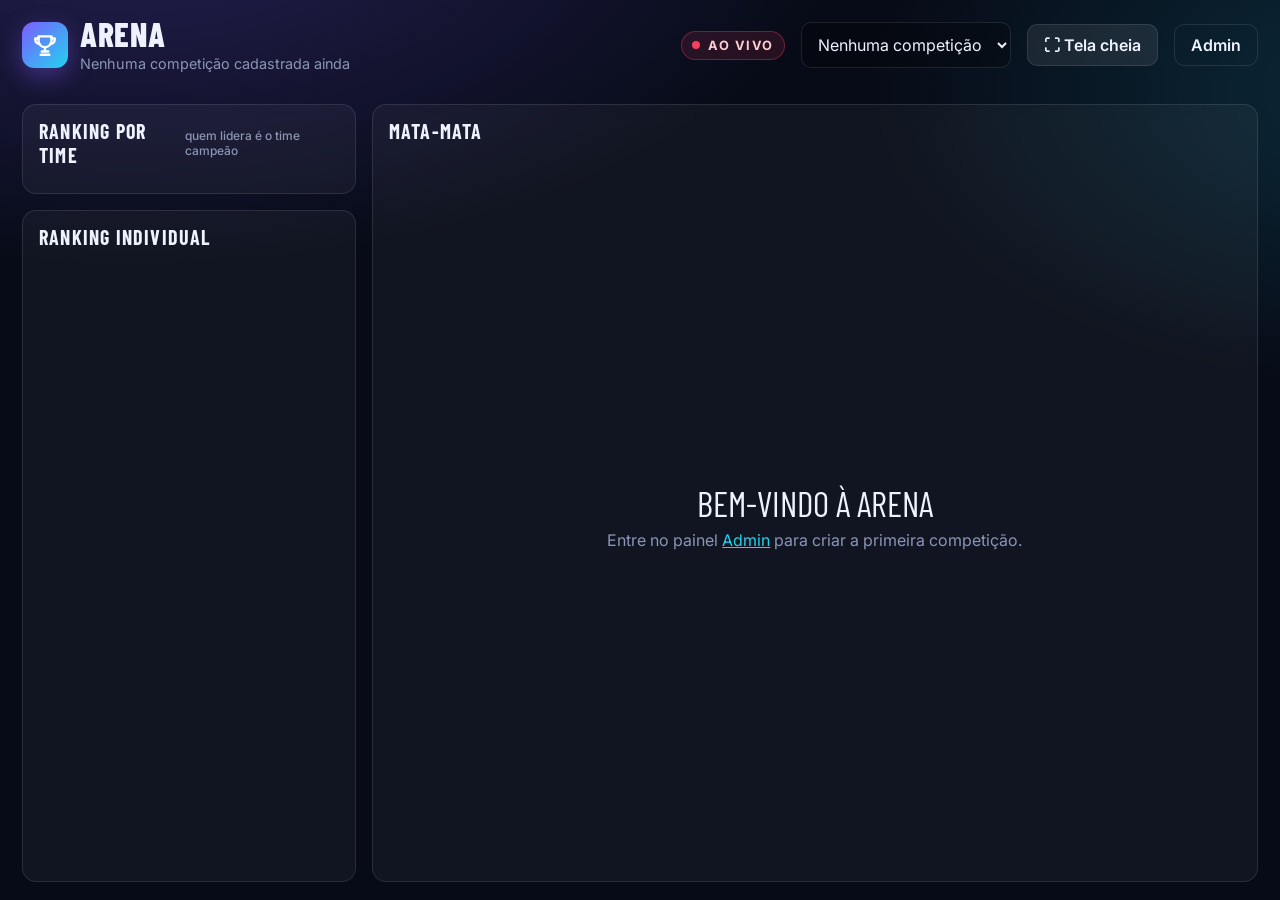
==== index.html @ d41fbb6a "Arena: sistema de competição mata-mata (telão + admin) Co-Authored-By: Claude Opus 5.5 <noreply@anth" ====
<!doctype html>
<html lang="pt-BR">
<head>
  <meta charset="utf-8">
  <meta name="viewport" content="width=device-width, initial-scale=1">
  <title>Arena · Telão da Competição</title>
  <link rel="preconnect" href="https://fonts.googleapis.com">
  <link rel="stylesheet" href="https://fonts.googleapis.com/css2?family=Barlow+Condensed:wght@600;700;800&family=Inter:wght@400;500;600;700;800&display=swap">
  <link rel="stylesheet" href="css/style.css">
  <link rel="icon" href="data:image/svg+xml,%3Csvg xmlns='http://www.w3.org/2000/svg' viewBox='0 0 100 100'%3E%3Ctext y='.9em' font-size='90'%3E%F0%9F%8F%86%3C/text%3E%3C/svg%3E">
  <script src="js/config.js"></script>
  <script>if (ARENA_CONFIG.supabaseUrl) document.write('<script src="https://cdn.jsdelivr.net/npm/@supabase/supabase-js@2"><\/script>');</script>
</head>
<body>
  <div class="screen">
    <header class="topbar">
      <div class="brand">
        <div class="brand-logo" id="logo"></div>
        <div>
          <div class="comp-title" id="compName">Arena</div>
          <div class="comp-sub" id="compSub">Carregando…</div>
        </div>
      </div>
      <div class="spacer"></div>
      <span class="live" id="liveBadge"><i></i><span>AO VIVO</span></span>
      <select class="input hide-fs" id="compSelect" style="width:auto;min-width:200px" aria-label="Competição"></select>
      <button class="btn hide-fs" id="fsBtn" title="Tela cheia (F)">⛶ Tela cheia</button>
      <a class="btn ghost hide-fs" href="admin.html">Admin</a>
    </header>

    <div id="champion"></div>

    <main class="grid" id="main">
      <section class="col">
        <div class="card teams-card">
          <div class="card-h">Ranking por time <small>quem lidera é o time campeão</small></div>
          <div class="team-list" id="teamList"></div>
        </div>
        <div class="card players-card">
          <div class="card-h">Ranking individual <small id="playersCount"></small></div>
          <div class="players-scroll" id="playersScroll"><table class="rank" id="playersTable"></table></div>
        </div>
      </section>
      <section class="card bracket-card">
        <div class="card-h">Mata-mata <small id="bracketInfo"></small></div>
        <div id="nextBattle"></div>
        <div class="bracket-viewport" id="viewport"></div>
      </section>
    </main>
  </div>

  <script src="js/engine.js"></script>
  <script src="js/store.js"></script>
  <script src="js/ui.js"></script>
  <script src="js/bracket-view.js"></script>
  <script src="js/public.js"></script>
</body>
</html>
---- css/style.css ----
/* ================== BASE ================== */
:root {
  --bg: #070b17;
  --bg2: #0d1428;
  --panel: rgba(255, 255, 255, 0.045);
  --panel-2: rgba(255, 255, 255, 0.08);
  --border: rgba(255, 255, 255, 0.10);
  --text: #eef2ff;
  --muted: #8b95b5;
  --line: rgba(148, 163, 255, 0.35);
  --accent: #7c5cff;
  --accent-2: #22d3ee;
  --gold: #fbbf24;
  --silver: #cbd5e1;
  --bronze: #f59e0b;
  --danger: #f43f5e;
  --ok: #22c55e;
  --radius: 14px;
  --font: 'Inter', system-ui, -apple-system, Segoe UI, Roboto, sans-serif;
  --display: 'Barlow Condensed', 'Inter', system-ui, sans-serif;
}
* { box-sizing: border-box; }
[hidden] { display: none !important; }
html, body { margin: 0; height: 100%; }
body {
  font-family: var(--font);
  color: var(--text);
  background:
    radial-gradient(1200px 600px at 10% -10%, rgba(124, 92, 255, 0.25), transparent 60%),
    radial-gradient(900px 500px at 110% 10%, rgba(34, 211, 238, 0.16), transparent 60%),
    var(--bg);
  -webkit-font-smoothing: antialiased;
}
button, input, select, textarea { font: inherit; color: inherit; }
a { color: var(--accent-2); }

/* ================== BOTÕES / FORMS ================== */
.btn {
  display: inline-flex; align-items: center; gap: 8px; justify-content: center;
  padding: 10px 16px; border-radius: 10px; border: 1px solid var(--border);
  background: var(--panel-2); color: var(--text); cursor: pointer; font-weight: 600;
  transition: transform .08s ease, background .2s ease, border-color .2s ease;
  text-decoration: none; white-space: nowrap;
}
.btn:hover { background: rgba(255, 255, 255, 0.13); }
.btn:active { transform: translateY(1px); }
.btn.primary { background: linear-gradient(135deg, var(--accent), #5b8cff); border-color: transparent; }
.btn.primary:hover { filter: brightness(1.1); }
.btn.big { padding: 14px 22px; font-size: 1.05rem; border-radius: 12px; }
.btn.danger { background: rgba(244, 63, 94, 0.14); border-color: rgba(244, 63, 94, 0.4); color: #fecdd3; }
.btn.ghost { background: transparent; }
.btn.sm { padding: 6px 10px; font-size: .85rem; border-radius: 8px; }
.btn:disabled { opacity: .45; cursor: not-allowed; }

.field { display: flex; flex-direction: column; gap: 6px; }
.field label { font-size: .8rem; color: var(--muted); font-weight: 600; letter-spacing: .02em; }
.input, select.input, textarea.input {
  width: 100%; padding: 11px 12px; border-radius: 10px; border: 1px solid var(--border);
  background: rgba(0, 0, 0, 0.25); outline: none;
}
.input:focus { border-color: var(--accent); box-shadow: 0 0 0 3px rgba(124, 92, 255, 0.25); }
select.input option { background: var(--bg2); }
textarea.input { min-height: 110px; resize: vertical; }

/* ================== TOAST ================== */
.toast-box { position: fixed; bottom: 20px; right: 20px; display: flex; flex-direction: column; gap: 8px; z-index: 999; }
.toast {
  padding: 12px 16px; border-radius: 10px; background: #111a33; border: 1px solid var(--border);
  box-shadow: 0 10px 30px rgba(0, 0, 0, .4); animation: tin .25s ease; max-width: 380px;
}
.toast.err { border-color: rgba(244, 63, 94, .5); }
.toast.ok { border-color: rgba(34, 197, 94, .5); }
@keyframes tin { from { opacity: 0; transform: translateY(8px); } }

/* ================== TELÃO ================== */
.screen { height: 100vh; display: flex; flex-direction: column; padding: 18px 22px; gap: 16px; overflow: hidden; }
.topbar { display: flex; align-items: center; gap: 16px; flex-wrap: wrap; }
.brand { display: flex; align-items: center; gap: 12px; }
.brand-logo {
  width: 46px; height: 46px; border-radius: 12px; display: grid; place-items: center;
  background: linear-gradient(135deg, var(--accent), var(--accent-2)); box-shadow: 0 8px 24px rgba(124, 92, 255, .4);
}
.brand-logo svg { width: 26px; height: 26px; color: #fff; }
.comp-title { font-family: var(--display); font-weight: 800; font-size: clamp(1.6rem, 2.6vw, 2.6rem); letter-spacing: .02em; line-height: 1; text-transform: uppercase; }
.comp-sub { color: var(--muted); font-size: .9rem; margin-top: 4px; }
.topbar .spacer { flex: 1; }
.live { display: inline-flex; align-items: center; gap: 8px; font-weight: 700; font-size: .8rem; letter-spacing: .12em; color: #fecdd3; background: rgba(244, 63, 94, .12); border: 1px solid rgba(244, 63, 94, .35); padding: 6px 10px; border-radius: 999px; }
.live i { width: 8px; height: 8px; border-radius: 50%; background: var(--danger); animation: pulse 1.4s infinite; }
.live.done { color: #fde68a; background: rgba(251, 191, 36, .12); border-color: rgba(251, 191, 36, .35); }
.live.done i { background: var(--gold); animation: none; }
@keyframes pulse { 50% { opacity: .3; } }
body.fs .hide-fs { display: none !important; }

.grid { flex: 1; min-height: 0; display: grid; grid-template-columns: minmax(320px, 27%) 1fr; gap: 16px; }
.col { min-height: 0; display: flex; flex-direction: column; gap: 16px; }
.card { background: var(--panel); border: 1px solid var(--border); border-radius: var(--radius); backdrop-filter: blur(6px); }
.card-h { display: flex; align-items: center; gap: 10px; padding: 14px 16px 8px; font-family: var(--display); font-size: 1.25rem; font-weight: 700; text-transform: uppercase; letter-spacing: .06em; }
.card-h small { font-family: var(--font); font-size: .75rem; color: var(--muted); font-weight: 500; letter-spacing: 0; text-transform: none; margin-left: auto; }

/* ranking de times */
.teams-card { flex: 0 0 auto; }
.team-list { padding: 4px 12px 14px; display: flex; flex-direction: column; gap: 8px; }
.team-row {
  position: relative; display: grid; grid-template-columns: 34px 1fr auto; align-items: center; gap: 10px;
  padding: 10px 12px; border-radius: 12px; background: rgba(255, 255, 255, .035); overflow: hidden;
  border: 1px solid transparent; transition: transform .4s ease;
}
.team-row::before { content: ''; position: absolute; inset: 0; width: var(--pct, 0%); background: linear-gradient(90deg, color-mix(in srgb, var(--tc) 35%, transparent), color-mix(in srgb, var(--tc) 8%, transparent)); transition: width .8s ease; }
.team-row > * { position: relative; }
.team-row.lead { border-color: color-mix(in srgb, var(--tc) 70%, transparent); box-shadow: 0 0 0 1px color-mix(in srgb, var(--tc) 30%, transparent), 0 8px 30px color-mix(in srgb, var(--tc) 25%, transparent); }
.t-pos { font-family: var(--display); font-weight: 800; font-size: 1.5rem; text-align: center; color: var(--muted); }
.team-row.lead .t-pos { color: var(--gold); }
.t-name { display: flex; align-items: center; gap: 8px; font-weight: 700; font-size: 1.05rem; min-width: 0; }
.t-name span.n { white-space: nowrap; overflow: hidden; text-overflow: ellipsis; }
.t-dot { width: 14px; height: 14px; border-radius: 4px; background: var(--tc); flex: 0 0 auto; box-shadow: 0 0 12px var(--tc); }
.t-meta { font-size: .75rem; color: var(--muted); margin-top: 2px; }
.t-pts { font-family: var(--display); font-weight: 800; font-size: 2rem; line-height: 1; text-align: right; }
.t-pts small { display: block; font-family: var(--font); font-size: .65rem; font-weight: 600; color: var(--muted); letter-spacing: .1em; }

/* ranking individual */
.players-card { flex: 1; min-height: 0; display: flex; flex-direction: column; }
.players-scroll { flex: 1; min-height: 0; overflow: auto; padding: 0 8px 10px; scrollbar-width: thin; }
table.rank { width: 100%; border-collapse: collapse; font-size: .92rem; }
table.rank th { position: sticky; top: 0; background: #0e1530; color: var(--muted); font-weight: 600; font-size: .7rem; text-transform: uppercase; letter-spacing: .08em; text-align: left; padding: 8px 6px; z-index: 1; }
table.rank td { padding: 8px 6px; border-top: 1px solid rgba(255, 255, 255, .05); }
table.rank td.num, table.rank th.num { text-align: center; width: 34px; }
table.rank td.pts { font-family: var(--display); font-weight: 800; font-size: 1.15rem; text-align: right; }
table.rank tr.out td { opacity: .5; }
.p-name { display: flex; align-items: center; gap: 8px; font-weight: 600; }
.p-name .t-dot { width: 10px; height: 10px; border-radius: 3px; }
.p-status { font-size: .72rem; color: var(--muted); }
.medal { display: inline-grid; place-items: center; width: 24px; height: 24px; border-radius: 50%; font-size: .75rem; font-weight: 800; color: #111; }
.medal.m1 { background: var(--gold); } .medal.m2 { background: var(--silver); } .medal.m3 { background: var(--bronze); }

/* painel da árvore */
.bracket-card { min-height: 0; display: flex; flex-direction: column; overflow: hidden; }
.next-battle {
  margin: 4px 16px 0; display: flex; align-items: center; gap: 14px; justify-content: center;
  padding: 10px 14px; border-radius: 12px; background: linear-gradient(90deg, rgba(124, 92, 255, .18), rgba(34, 211, 238, .12));
  border: 1px solid rgba(124, 92, 255, .4); font-weight: 700;
}
.next-battle .lbl { font-size: .72rem; letter-spacing: .14em; color: var(--accent-2); text-transform: uppercase; }
.next-battle .who { display: flex; align-items: center; gap: 8px; font-size: 1.15rem; }
.next-battle .vs { font-family: var(--display); font-size: 1.5rem; color: var(--gold); }
.bracket-viewport { flex: 1; min-height: 0; position: relative; overflow: hidden; }
.bracket-viewport .bracket { position: absolute; left: 50%; top: 50%; transform-origin: center center; }

.empty-state { height: 100%; display: grid; place-items: center; text-align: center; color: var(--muted); padding: 30px; }
.empty-state .big { font-family: var(--display); font-size: 2.2rem; color: var(--text); text-transform: uppercase; margin-bottom: 6px; }

/* banner campeão */
.champion-banner {
  display: flex; align-items: center; gap: 18px; padding: 14px 20px; border-radius: var(--radius);
  background: linear-gradient(110deg, color-mix(in srgb, var(--tc) 85%, #000), color-mix(in srgb, var(--tc) 45%, #000));
  color: var(--fg); box-shadow: 0 12px 50px color-mix(in srgb, var(--tc) 45%, transparent); animation: glow 2.4s ease-in-out infinite alternate;
}
@keyframes glow { to { box-shadow: 0 12px 70px color-mix(in srgb, var(--tc) 70%, transparent); } }
.champion-banner .cup { width: 52px; height: 52px; color: var(--gold); filter: drop-shadow(0 0 12px rgba(251, 191, 36, .7)); }
.champion-banner .lbl { font-size: .78rem; letter-spacing: .2em; text-transform: uppercase; opacity: .85; font-weight: 700; }
.champion-banner .nm { font-family: var(--display); font-weight: 800; font-size: clamp(1.8rem, 3vw, 3rem); line-height: 1; text-transform: uppercase; }
.podium { margin-left: auto; display: flex; gap: 14px; }
.podium div { text-align: center; font-weight: 700; font-size: .9rem; }
.podium div b { display: block; font-size: .7rem; letter-spacing: .1em; opacity: .8; }

/* ================== ÁRVORE ================== */
.bracket { --gap: 22px; --mw: 210px; display: flex; align-items: stretch; width: max-content; }
.side { display: flex; align-items: stretch; }
.round { display: flex; flex-direction: column; }
.round-title {
  height: 34px; display: flex; align-items: center; justify-content: center; font-family: var(--display);
  font-weight: 700; font-size: .95rem; letter-spacing: .12em; text-transform: uppercase; color: var(--muted); white-space: nowrap;
}
.round-title.gold { color: var(--gold); font-size: 1.15rem; }
.round-title.small { height: auto; font-size: .8rem; margin-bottom: 6px; color: var(--bronze); }
.round-body { flex: 1; display: flex; flex-direction: column; min-height: 440px; }
.slot { position: relative; flex: 1; display: flex; align-items: center; padding: 6px var(--gap); }

/* conectores: metade esquerda */
.left .slot.in::before { content: ''; position: absolute; left: 0; top: 50%; width: var(--gap); border-top: 2px solid var(--line); }
.left .slot.out-top::after { content: ''; position: absolute; right: 0; top: 50%; height: 50%; width: var(--gap); border-top: 2px solid var(--line); border-right: 2px solid var(--line); border-top-right-radius: 8px; }
.left .slot.out-bottom::after { content: ''; position: absolute; right: 0; top: 0; height: calc(50% + 2px); width: var(--gap); border-bottom: 2px solid var(--line); border-right: 2px solid var(--line); border-bottom-right-radius: 8px; }
.left .slot.out-straight::after { content: ''; position: absolute; right: 0; top: 50%; width: var(--gap); border-top: 2px solid var(--line); }
/* metade direita (espelhada) */
.right .slot.in::before { content: ''; position: absolute; right: 0; top: 50%; width: var(--gap); border-top: 2px solid var(--line); }
.right .slot.out-top::after { content: ''; position: absolute; left: 0; top: 50%; height: 50%; width: var(--gap); border-top: 2px solid var(--line); border-left: 2px solid var(--line); border-top-left-radius: 8px; }
.right .slot.out-bottom::after { content: ''; position: absolute; left: 0; top: 0; height: calc(50% + 2px); width: var(--gap); border-bottom: 2px solid var(--line); border-left: 2px solid var(--line); border-bottom-left-radius: 8px; }
.right .slot.out-straight::after { content: ''; position: absolute; left: 0; top: 50%; width: var(--gap); border-top: 2px solid var(--line); }
/* final */
.center .final-wrap { position: relative; flex: 1; display: flex; align-items: center; }
.center .slot.fin { flex: 0 0 auto; width: 100%; padding: 6px var(--gap); }
.center.has-sides .slot.fin::before { content: ''; position: absolute; left: 0; top: 50%; width: var(--gap); border-top: 2px solid var(--gold); }
.center.has-sides .slot.fin::after { content: ''; position: absolute; right: 0; top: 50%; width: var(--gap); border-top: 2px solid var(--gold); }
.trophy { position: absolute; left: 0; right: 0; bottom: calc(50% + 64px); display: flex; flex-direction: column; align-items: center; gap: 4px; color: rgba(251, 191, 36, .35); }
.trophy svg { width: 54px; height: 54px; }
.trophy.won { color: var(--gold); filter: drop-shadow(0 0 16px rgba(251, 191, 36, .8)); }
.champ-name { font-family: var(--display); font-weight: 800; font-size: 1.35rem; text-transform: uppercase; color: #fff; background: var(--tc); padding: 2px 12px; border-radius: 8px; white-space: nowrap; }
.third-wrap { position: absolute; left: var(--gap); right: var(--gap); top: calc(50% + 70px); }

/* card do confronto */
.match {
  width: var(--mw); border-radius: 11px; overflow: hidden; background: #0f1731;
  border: 1px solid var(--border); box-shadow: 0 6px 18px rgba(0, 0, 0, .35);
}
.match.final-match { border-color: rgba(251, 191, 36, .55); box-shadow: 0 0 0 1px rgba(251, 191, 36, .25), 0 10px 30px rgba(251, 191, 36, .15); }
.match.third-match { border-color: rgba(245, 158, 11, .4); }
.match.is-next { border-color: var(--accent-2); animation: nextglow 1.6s ease-in-out infinite; }
@keyframes nextglow { 50% { box-shadow: 0 0 0 3px rgba(34, 211, 238, .35), 0 0 28px rgba(34, 211, 238, .35); } }
.pr { position: relative; display: flex; align-items: center; gap: 8px; height: 36px; padding: 0 10px 0 0; font-size: .9rem; }
.pr + .pr { border-top: 1px solid rgba(255, 255, 255, .06); }
.pr-bar { width: 5px; align-self: stretch; background: var(--tc, #334155); flex: 0 0 auto; }
.pr-name { font-weight: 700; flex: 1; min-width: 0; white-space: nowrap; overflow: hidden; text-overflow: ellipsis; }
.pr-team { font-size: .68rem; color: var(--muted); max-width: 70px; white-space: nowrap; overflow: hidden; text-overflow: ellipsis; }
.pr-check { color: var(--ok); font-weight: 900; }
.pr.empty .pr-name { color: var(--muted); font-weight: 500; font-style: italic; }
.pr.empty .pr-bar { background: transparent; }
.pr.bye-note .pr-name { color: var(--accent-2); font-size: .75rem; letter-spacing: .04em; }
.pr.win { background: linear-gradient(90deg, color-mix(in srgb, var(--tc) 32%, transparent), transparent); }
.pr.lose { opacity: .42; }
.pr.lose .pr-name { text-decoration: line-through; text-decoration-color: rgba(255, 255, 255, .35); }
.pr.clickable { cursor: pointer; }
.pr.clickable:hover { background: color-mix(in srgb, var(--tc) 22%, transparent); opacity: 1; }
.pr.clickable:focus-visible { outline: 2px solid var(--accent-2); outline-offset: -2px; }

/* ================== ADMIN ================== */
.admin { max-width: 1280px; margin: 0 auto; padding: 22px; }
.admin-top { display: flex; align-items: center; gap: 12px; flex-wrap: wrap; margin-bottom: 18px; }
.admin-top .brand h1 { margin: 0; font-family: var(--display); font-size: 1.8rem; text-transform: uppercase; letter-spacing: .04em; }
.admin-top .spacer { flex: 1; }
.tabs { display: flex; gap: 6px; flex-wrap: wrap; margin-bottom: 16px; border-bottom: 1px solid var(--border); }
.tab { padding: 10px 14px; border: none; background: none; cursor: pointer; color: var(--muted); font-weight: 600; border-bottom: 2px solid transparent; margin-bottom: -1px; }
.tab.active { color: var(--text); border-bottom-color: var(--accent); }
.tab .count { display: inline-block; min-width: 20px; padding: 0 6px; margin-left: 6px; border-radius: 999px; background: var(--panel-2); font-size: .75rem; }
.pane { display: none; }
.pane.active { display: block; animation: tin .2s ease; }
.section { padding: 18px; }
.section h2 { margin: 0 0 4px; font-size: 1.15rem; }
.section p.hint { margin: 0 0 14px; color: var(--muted); font-size: .9rem; }
.form-grid { display: grid; grid-template-columns: repeat(auto-fit, minmax(180px, 1fr)); gap: 12px; align-items: end; }
.two { display: grid; grid-template-columns: minmax(300px, 380px) 1fr; gap: 16px; align-items: start; }
@media (max-width: 860px) { .two { grid-template-columns: 1fr; } .grid { grid-template-columns: 1fr; } .screen { height: auto; overflow: visible; } }
.list { display: flex; flex-direction: column; gap: 8px; }
.item { display: flex; align-items: center; gap: 10px; padding: 10px 12px; border-radius: 10px; background: rgba(255, 255, 255, .035); border: 1px solid var(--border); }
.item .grow { flex: 1; min-width: 0; }
.item .sub { font-size: .8rem; color: var(--muted); }
.swatches { display: flex; gap: 6px; flex-wrap: wrap; margin-top: 6px; }
.swatch { width: 26px; height: 26px; border-radius: 7px; border: 2px solid transparent; cursor: pointer; }
.swatch.sel { border-color: #fff; }
input[type=color].input { padding: 4px; height: 44px; cursor: pointer; }
.team-group { margin-bottom: 14px; }
.team-group-h { display: flex; align-items: center; gap: 8px; font-weight: 700; margin: 6px 0 8px; }
.chips { display: flex; flex-wrap: wrap; gap: 8px; }
.chip { display: inline-flex; align-items: center; gap: 6px; padding: 6px 6px 6px 10px; border-radius: 999px; background: rgba(255, 255, 255, .05); border: 1px solid var(--border); font-size: .9rem; }
.chip select { background: transparent; border: none; color: var(--muted); font-size: .8rem; cursor: pointer; max-width: 120px; }
.chip select option { background: var(--bg2); }
.chip button { border: none; background: rgba(244, 63, 94, .15); color: #fecdd3; width: 22px; height: 22px; border-radius: 50%; cursor: pointer; line-height: 1; }
.stats { display: flex; gap: 10px; flex-wrap: wrap; margin-bottom: 14px; }
.stat { padding: 10px 14px; border-radius: 10px; background: rgba(255, 255, 255, .04); border: 1px solid var(--border); }
.stat b { display: block; font-family: var(--display); font-size: 1.6rem; line-height: 1; }
.stat span { font-size: .75rem; color: var(--muted); }
.warn { padding: 12px 14px; border-radius: 10px; background: rgba(251, 191, 36, .1); border: 1px solid rgba(251, 191, 36, .35); color: #fde68a; margin-bottom: 14px; font-size: .92rem; }
.actions { display: flex; gap: 10px; flex-wrap: wrap; align-items: center; margin-bottom: 14px; }
.admin-bracket { overflow: auto; padding: 10px 0 20px; border-radius: var(--radius); }
.admin-bracket .bracket { margin: 0 auto; }
.check { display: flex; gap: 8px; align-items: center; font-size: .9rem; cursor: pointer; }
.check input { width: 18px; height: 18px; accent-color: var(--accent); }

.login-wrap { min-height: 100vh; display: grid; place-items: center; padding: 20px; }
.login { width: 100%; max-width: 400px; padding: 28px; }
.login h1 { font-family: var(--display); text-transform: uppercase; margin: 14px 0 4px; font-size: 2rem; }
.login p { color: var(--muted); margin: 0 0 18px; font-size: .92rem; }
.login form { display: flex; flex-direction: column; gap: 12px; }
.badge { display: inline-block; padding: 3px 8px; border-radius: 6px; font-size: .72rem; font-weight: 700; letter-spacing: .06em; background: var(--panel-2); color: var(--muted); }
.badge.on { background: rgba(34, 197, 94, .15); color: #bbf7d0; }
.modal-bg { position: fixed; inset: 0; background: rgba(0, 0, 0, .6); display: grid; place-items: center; z-index: 900; padding: 20px; }
.modal { width: 100%; max-width: 440px; padding: 22px; background: #0f1731; }
.modal h3 { margin: 0 0 8px; }
.modal p { color: var(--muted); margin: 0 0 16px; }
.modal .actions { justify-content: flex-end; margin: 0; }
.round.center { width: calc(var(--mw) + 2 * var(--gap)); }
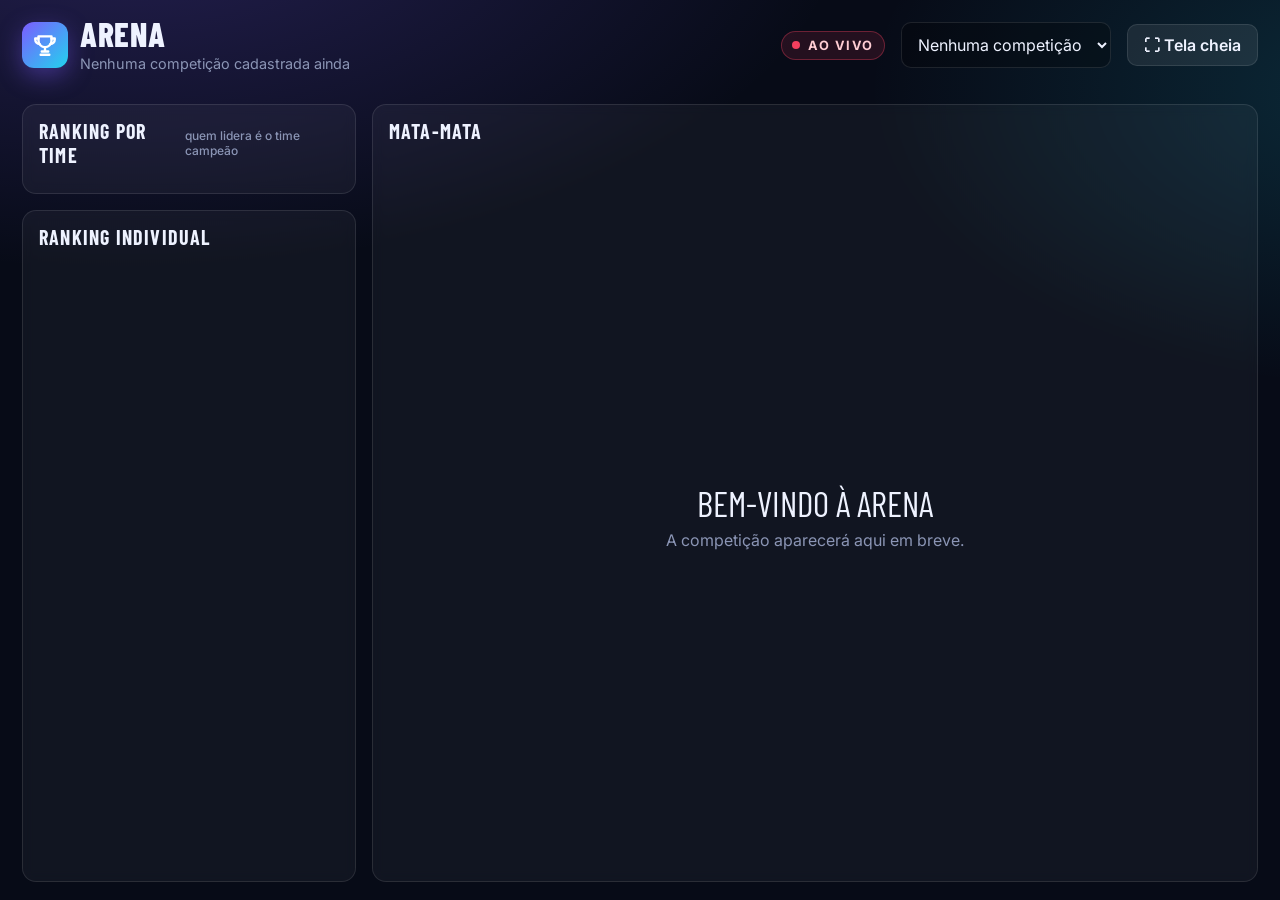
==== commit c0fda21c: "Telão: remove botão e link de acesso ao admin Co-Authored-By: Claude Opus 5.5 <noreply@anthropic.com" ====
--- a/index.html
+++ b/index.html
@@ -25,7 +25,6 @@
       <span class="live" id="liveBadge"><i></i><span>AO VIVO</span></span>
       <select class="input hide-fs" id="compSelect" style="width:auto;min-width:200px" aria-label="Competição"></select>
       <button class="btn hide-fs" id="fsBtn" title="Tela cheia (F)">⛶ Tela cheia</button>
-      <a class="btn ghost hide-fs" href="admin.html">Admin</a>
     </header>
 
     <div id="champion"></div>
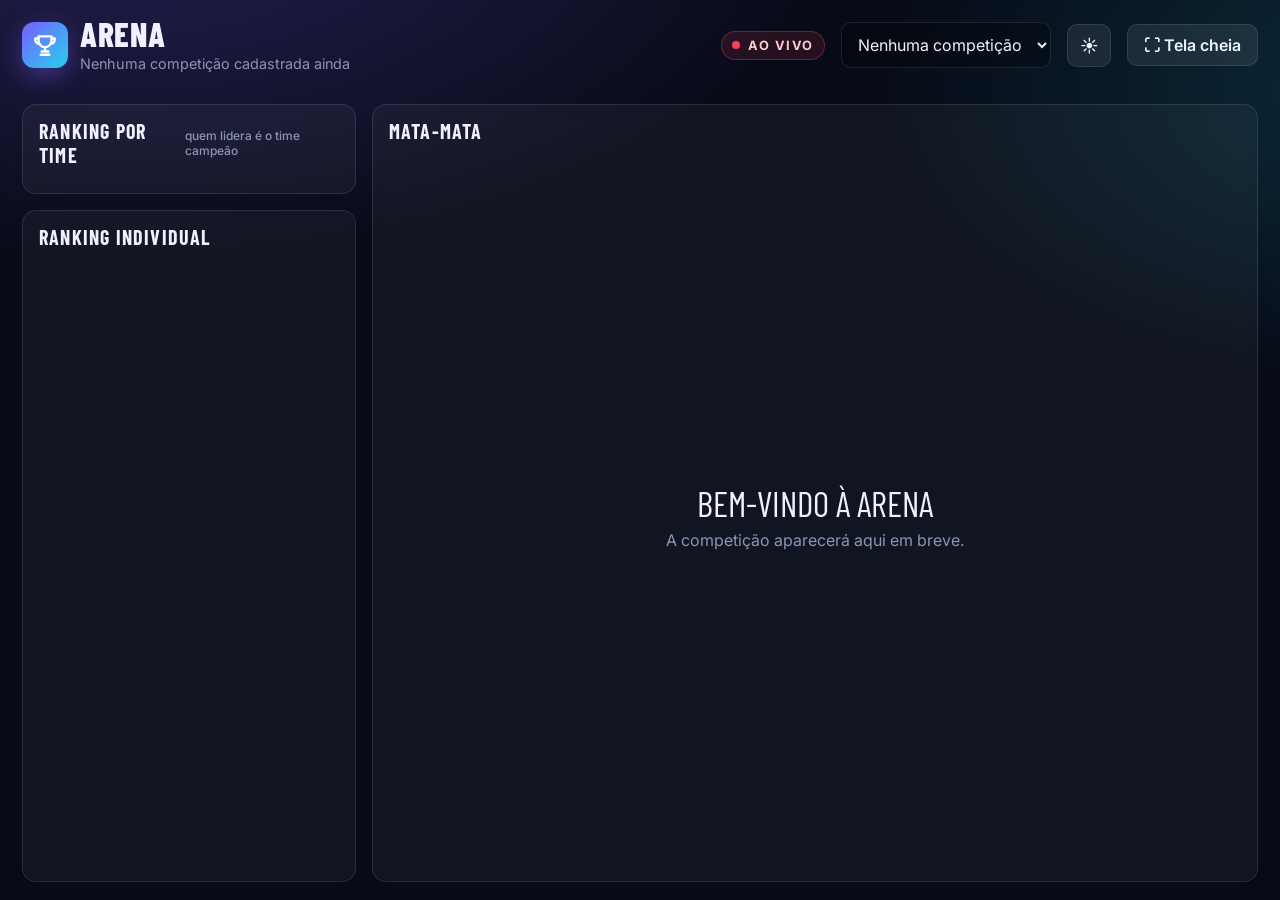
==== commit 482ccab6: "Tema claro e escuro com troca e preferência salva Botão ☀️/🌙 no telão, no admin e na tela de login; " ====
--- a/index.html
+++ b/index.html
@@ -8,6 +8,7 @@
   <link rel="stylesheet" href="https://fonts.googleapis.com/css2?family=Barlow+Condensed:wght@600;700;800&family=Inter:wght@400;500;600;700;800&display=swap">
   <link rel="stylesheet" href="css/style.css">
   <link rel="icon" href="data:image/svg+xml,%3Csvg xmlns='http://www.w3.org/2000/svg' viewBox='0 0 100 100'%3E%3Ctext y='.9em' font-size='90'%3E%F0%9F%8F%86%3C/text%3E%3C/svg%3E">
+  <script src="js/theme.js"></script>
   <script src="js/config.js"></script>
   <script>if (ARENA_CONFIG.supabaseUrl) document.write('<script src="https://cdn.jsdelivr.net/npm/@supabase/supabase-js@2"><\/script>');</script>
 </head>
@@ -24,6 +25,7 @@
       <div class="spacer"></div>
       <span class="live" id="liveBadge"><i></i><span>AO VIVO</span></span>
       <select class="input hide-fs" id="compSelect" style="width:auto;min-width:200px" aria-label="Competição"></select>
+      <button class="btn theme-btn hide-fs" data-theme-toggle type="button">☀️</button>
       <button class="btn hide-fs" id="fsBtn" title="Tela cheia (F)">⛶ Tela cheia</button>
     </header>
 
--- a/css/style.css
+++ b/css/style.css
@@ -17,6 +17,17 @@
   --ok: #22c55e;
   --radius: 14px;
   --font: 'Inter', system-ui, -apple-system, Segoe UI, Roboto, sans-serif;
+  --surface: #0f1731;
+  --tint: rgba(255, 255, 255, 0.04);
+  --hover: rgba(255, 255, 255, 0.13);
+  --input-bg: rgba(0, 0, 0, 0.25);
+  --divider: rgba(255, 255, 255, 0.06);
+  --danger-text: #fecdd3;
+  --gold-text: #fde68a;
+  --ok-text: #bbf7d0;
+  --glow-a: rgba(124, 92, 255, 0.25);
+  --glow-b: rgba(34, 211, 238, 0.16);
+  color-scheme: dark;
   --display: 'Barlow Condensed', 'Inter', system-ui, sans-serif;
 }
 * { box-sizing: border-box; }
@@ -26,8 +37,8 @@
   font-family: var(--font);
   color: var(--text);
   background:
-    radial-gradient(1200px 600px at 10% -10%, rgba(124, 92, 255, 0.25), transparent 60%),
-    radial-gradient(900px 500px at 110% 10%, rgba(34, 211, 238, 0.16), transparent 60%),
+    radial-gradient(1200px 600px at 10% -10%, var(--glow-a), transparent 60%),
+    radial-gradient(900px 500px at 110% 10%, var(--glow-b), transparent 60%),
     var(--bg);
   -webkit-font-smoothing: antialiased;
 }
@@ -42,12 +53,12 @@
   transition: transform .08s ease, background .2s ease, border-color .2s ease;
   text-decoration: none; white-space: nowrap;
 }
-.btn:hover { background: rgba(255, 255, 255, 0.13); }
+.btn:hover { background: var(--hover); }
 .btn:active { transform: translateY(1px); }
 .btn.primary { background: linear-gradient(135deg, var(--accent), #5b8cff); border-color: transparent; }
 .btn.primary:hover { filter: brightness(1.1); }
 .btn.big { padding: 14px 22px; font-size: 1.05rem; border-radius: 12px; }
-.btn.danger { background: rgba(244, 63, 94, 0.14); border-color: rgba(244, 63, 94, 0.4); color: #fecdd3; }
+.btn.danger { background: rgba(244, 63, 94, 0.14); border-color: rgba(244, 63, 94, 0.4); color: var(--danger-text); }
 .btn.ghost { background: transparent; }
 .btn.sm { padding: 6px 10px; font-size: .85rem; border-radius: 8px; }
 .btn:disabled { opacity: .45; cursor: not-allowed; }
@@ -56,16 +67,16 @@
 .field label { font-size: .8rem; color: var(--muted); font-weight: 600; letter-spacing: .02em; }
 .input, select.input, textarea.input {
   width: 100%; padding: 11px 12px; border-radius: 10px; border: 1px solid var(--border);
-  background: rgba(0, 0, 0, 0.25); outline: none;
+  background: var(--input-bg); outline: none;
 }
 .input:focus { border-color: var(--accent); box-shadow: 0 0 0 3px rgba(124, 92, 255, 0.25); }
-select.input option { background: var(--bg2); }
+select.input option { background: var(--surface); color: var(--text); }
 textarea.input { min-height: 110px; resize: vertical; }
 
 /* ================== TOAST ================== */
 .toast-box { position: fixed; bottom: 20px; right: 20px; display: flex; flex-direction: column; gap: 8px; z-index: 999; }
 .toast {
-  padding: 12px 16px; border-radius: 10px; background: #111a33; border: 1px solid var(--border);
+  padding: 12px 16px; border-radius: 10px; background: var(--surface); border: 1px solid var(--border);
   box-shadow: 0 10px 30px rgba(0, 0, 0, .4); animation: tin .25s ease; max-width: 380px;
 }
 .toast.err { border-color: rgba(244, 63, 94, .5); }
@@ -84,9 +95,9 @@
 .comp-title { font-family: var(--display); font-weight: 800; font-size: clamp(1.6rem, 2.6vw, 2.6rem); letter-spacing: .02em; line-height: 1; text-transform: uppercase; }
 .comp-sub { color: var(--muted); font-size: .9rem; margin-top: 4px; }
 .topbar .spacer { flex: 1; }
-.live { display: inline-flex; align-items: center; gap: 8px; font-weight: 700; font-size: .8rem; letter-spacing: .12em; color: #fecdd3; background: rgba(244, 63, 94, .12); border: 1px solid rgba(244, 63, 94, .35); padding: 6px 10px; border-radius: 999px; }
+.live { display: inline-flex; align-items: center; gap: 8px; font-weight: 700; font-size: .8rem; letter-spacing: .12em; color: var(--danger-text); background: rgba(244, 63, 94, .12); border: 1px solid rgba(244, 63, 94, .35); padding: 6px 10px; border-radius: 999px; }
 .live i { width: 8px; height: 8px; border-radius: 50%; background: var(--danger); animation: pulse 1.4s infinite; }
-.live.done { color: #fde68a; background: rgba(251, 191, 36, .12); border-color: rgba(251, 191, 36, .35); }
+.live.done { color: var(--gold-text); background: rgba(251, 191, 36, .12); border-color: rgba(251, 191, 36, .35); }
 .live.done i { background: var(--gold); animation: none; }
 @keyframes pulse { 50% { opacity: .3; } }
 body.fs .hide-fs { display: none !important; }
@@ -102,7 +113,7 @@
 .team-list { padding: 4px 12px 14px; display: flex; flex-direction: column; gap: 8px; }
 .team-row {
   position: relative; display: grid; grid-template-columns: 34px 1fr auto; align-items: center; gap: 10px;
-  padding: 10px 12px; border-radius: 12px; background: rgba(255, 255, 255, .035); overflow: hidden;
+  padding: 10px 12px; border-radius: 12px; background: var(--tint); overflow: hidden;
   border: 1px solid transparent; transition: transform .4s ease;
 }
 .team-row::before { content: ''; position: absolute; inset: 0; width: var(--pct, 0%); background: linear-gradient(90deg, color-mix(in srgb, var(--tc) 35%, transparent), color-mix(in srgb, var(--tc) 8%, transparent)); transition: width .8s ease; }
@@ -121,8 +132,8 @@
 .players-card { flex: 1; min-height: 0; display: flex; flex-direction: column; }
 .players-scroll { flex: 1; min-height: 0; overflow: auto; padding: 0 8px 10px; scrollbar-width: thin; }
 table.rank { width: 100%; border-collapse: collapse; font-size: .92rem; }
-table.rank th { position: sticky; top: 0; background: #0e1530; color: var(--muted); font-weight: 600; font-size: .7rem; text-transform: uppercase; letter-spacing: .08em; text-align: left; padding: 8px 6px; z-index: 1; }
-table.rank td { padding: 8px 6px; border-top: 1px solid rgba(255, 255, 255, .05); }
+table.rank th { position: sticky; top: 0; background: var(--surface); color: var(--muted); font-weight: 600; font-size: .7rem; text-transform: uppercase; letter-spacing: .08em; text-align: left; padding: 8px 6px; z-index: 1; }
+table.rank td { padding: 8px 6px; border-top: 1px solid var(--divider); }
 table.rank td.num, table.rank th.num { text-align: center; width: 34px; }
 table.rank td.pts { font-family: var(--display); font-weight: 800; font-size: 1.15rem; text-align: right; }
 table.rank tr.out td { opacity: .5; }
@@ -198,7 +209,7 @@
 
 /* card do confronto */
 .match {
-  width: var(--mw); border-radius: 11px; overflow: hidden; background: #0f1731;
+  width: var(--mw); border-radius: 11px; overflow: hidden; background: var(--surface);
   border: 1px solid var(--border); box-shadow: 0 6px 18px rgba(0, 0, 0, .35);
 }
 .match.final-match { border-color: rgba(251, 191, 36, .55); box-shadow: 0 0 0 1px rgba(251, 191, 36, .25), 0 10px 30px rgba(251, 191, 36, .15); }
@@ -206,7 +217,7 @@
 .match.is-next { border-color: var(--accent-2); animation: nextglow 1.6s ease-in-out infinite; }
 @keyframes nextglow { 50% { box-shadow: 0 0 0 3px rgba(34, 211, 238, .35), 0 0 28px rgba(34, 211, 238, .35); } }
 .pr { position: relative; display: flex; align-items: center; gap: 8px; height: 36px; padding: 0 10px 0 0; font-size: .9rem; }
-.pr + .pr { border-top: 1px solid rgba(255, 255, 255, .06); }
+.pr + .pr { border-top: 1px solid var(--divider); }
 .pr-bar { width: 5px; align-self: stretch; background: var(--tc, #334155); flex: 0 0 auto; }
 .pr-name { font-weight: 700; flex: 1; min-width: 0; white-space: nowrap; overflow: hidden; text-overflow: ellipsis; }
 .pr-team { font-size: .68rem; color: var(--muted); max-width: 70px; white-space: nowrap; overflow: hidden; text-overflow: ellipsis; }
@@ -216,7 +227,7 @@
 .pr.bye-note .pr-name { color: var(--accent-2); font-size: .75rem; letter-spacing: .04em; }
 .pr.win { background: linear-gradient(90deg, color-mix(in srgb, var(--tc) 32%, transparent), transparent); }
 .pr.lose { opacity: .42; }
-.pr.lose .pr-name { text-decoration: line-through; text-decoration-color: rgba(255, 255, 255, .35); }
+.pr.lose .pr-name { text-decoration: line-through; text-decoration-color: var(--muted); }
 .pr.clickable { cursor: pointer; }
 .pr.clickable:hover { background: color-mix(in srgb, var(--tc) 22%, transparent); opacity: 1; }
 .pr.clickable:focus-visible { outline: 2px solid var(--accent-2); outline-offset: -2px; }
@@ -239,25 +250,25 @@
 .two { display: grid; grid-template-columns: minmax(300px, 380px) 1fr; gap: 16px; align-items: start; }
 @media (max-width: 860px) { .two { grid-template-columns: 1fr; } .grid { grid-template-columns: 1fr; } .screen { height: auto; overflow: visible; } }
 .list { display: flex; flex-direction: column; gap: 8px; }
-.item { display: flex; align-items: center; gap: 10px; padding: 10px 12px; border-radius: 10px; background: rgba(255, 255, 255, .035); border: 1px solid var(--border); }
+.item { display: flex; align-items: center; gap: 10px; padding: 10px 12px; border-radius: 10px; background: var(--tint); border: 1px solid var(--border); }
 .item .grow { flex: 1; min-width: 0; }
 .item .sub { font-size: .8rem; color: var(--muted); }
 .swatches { display: flex; gap: 6px; flex-wrap: wrap; margin-top: 6px; }
 .swatch { width: 26px; height: 26px; border-radius: 7px; border: 2px solid transparent; cursor: pointer; }
-.swatch.sel { border-color: #fff; }
+.swatch.sel { border-color: var(--text); }
 input[type=color].input { padding: 4px; height: 44px; cursor: pointer; }
 .team-group { margin-bottom: 14px; }
 .team-group-h { display: flex; align-items: center; gap: 8px; font-weight: 700; margin: 6px 0 8px; }
 .chips { display: flex; flex-wrap: wrap; gap: 8px; }
-.chip { display: inline-flex; align-items: center; gap: 6px; padding: 6px 6px 6px 10px; border-radius: 999px; background: rgba(255, 255, 255, .05); border: 1px solid var(--border); font-size: .9rem; }
+.chip { display: inline-flex; align-items: center; gap: 6px; padding: 6px 6px 6px 10px; border-radius: 999px; background: var(--tint); border: 1px solid var(--border); font-size: .9rem; }
 .chip select { background: transparent; border: none; color: var(--muted); font-size: .8rem; cursor: pointer; max-width: 120px; }
 .chip select option { background: var(--bg2); }
-.chip button { border: none; background: rgba(244, 63, 94, .15); color: #fecdd3; width: 22px; height: 22px; border-radius: 50%; cursor: pointer; line-height: 1; }
+.chip button { border: none; background: rgba(244, 63, 94, .15); color: var(--danger-text); width: 22px; height: 22px; border-radius: 50%; cursor: pointer; line-height: 1; }
 .stats { display: flex; gap: 10px; flex-wrap: wrap; margin-bottom: 14px; }
-.stat { padding: 10px 14px; border-radius: 10px; background: rgba(255, 255, 255, .04); border: 1px solid var(--border); }
+.stat { padding: 10px 14px; border-radius: 10px; background: var(--tint); border: 1px solid var(--border); }
 .stat b { display: block; font-family: var(--display); font-size: 1.6rem; line-height: 1; }
 .stat span { font-size: .75rem; color: var(--muted); }
-.warn { padding: 12px 14px; border-radius: 10px; background: rgba(251, 191, 36, .1); border: 1px solid rgba(251, 191, 36, .35); color: #fde68a; margin-bottom: 14px; font-size: .92rem; }
+.warn { padding: 12px 14px; border-radius: 10px; background: rgba(251, 191, 36, .1); border: 1px solid rgba(251, 191, 36, .35); color: var(--gold-text); margin-bottom: 14px; font-size: .92rem; }
 .actions { display: flex; gap: 10px; flex-wrap: wrap; align-items: center; margin-bottom: 14px; }
 .admin-bracket { overflow: auto; padding: 10px 0 20px; border-radius: var(--radius); }
 .admin-bracket .bracket { margin: 0 auto; }
@@ -270,10 +281,48 @@
 .login p { color: var(--muted); margin: 0 0 18px; font-size: .92rem; }
 .login form { display: flex; flex-direction: column; gap: 12px; }
 .badge { display: inline-block; padding: 3px 8px; border-radius: 6px; font-size: .72rem; font-weight: 700; letter-spacing: .06em; background: var(--panel-2); color: var(--muted); }
-.badge.on { background: rgba(34, 197, 94, .15); color: #bbf7d0; }
+.badge.on { background: rgba(34, 197, 94, .15); color: var(--ok-text); }
 .modal-bg { position: fixed; inset: 0; background: rgba(0, 0, 0, .6); display: grid; place-items: center; z-index: 900; padding: 20px; }
-.modal { width: 100%; max-width: 440px; padding: 22px; background: #0f1731; }
+.modal { width: 100%; max-width: 440px; padding: 22px; background: var(--surface); }
 .modal h3 { margin: 0 0 8px; }
 .modal p { color: var(--muted); margin: 0 0 16px; }
 .modal .actions { justify-content: flex-end; margin: 0; }
 .round.center { width: calc(var(--mw) + 2 * var(--gap)); }
+
+/* ================== TEMA CLARO ================== */
+:root[data-theme="light"] {
+  --bg: #f3f5fb;
+  --bg2: #ffffff;
+  --panel: rgba(255, 255, 255, 0.85);
+  --panel-2: rgba(15, 23, 42, 0.06);
+  --border: rgba(15, 23, 42, 0.12);
+  --text: #0f172a;
+  --muted: #5b6480;
+  --line: rgba(79, 70, 229, 0.38);
+  --accent-2: #0891b2;
+  --gold: #d97706;
+  --silver: #94a3b8;
+  --bronze: #c2410c;
+  --surface: #ffffff;
+  --tint: rgba(15, 23, 42, 0.035);
+  --hover: rgba(15, 23, 42, 0.09);
+  --input-bg: #ffffff;
+  --divider: rgba(15, 23, 42, 0.08);
+  --danger-text: #be123c;
+  --gold-text: #92400e;
+  --ok-text: #15803d;
+  --glow-a: rgba(124, 92, 255, 0.14);
+  --glow-b: rgba(34, 211, 238, 0.12);
+  color-scheme: light;
+}
+:root[data-theme="light"] .card { box-shadow: 0 4px 18px rgba(15, 23, 42, 0.06); }
+:root[data-theme="light"] .match { box-shadow: 0 3px 10px rgba(15, 23, 42, 0.08); }
+:root[data-theme="light"] .toast { box-shadow: 0 10px 30px rgba(15, 23, 42, 0.15); }
+:root[data-theme="light"] .btn.primary { color: #fff; }
+:root[data-theme="light"] .trophy { color: rgba(217, 119, 6, 0.35); }
+:root[data-theme="light"] .trophy.won { color: var(--gold); }
+:root[data-theme="light"] .medal.m2 { background: #cbd5e1; }
+:root[data-theme="light"] .medal.m3 { background: #f59e0b; }
+
+/* botão de tema */
+.theme-btn { width: 44px; padding: 10px 0; font-size: 1.1rem; }
